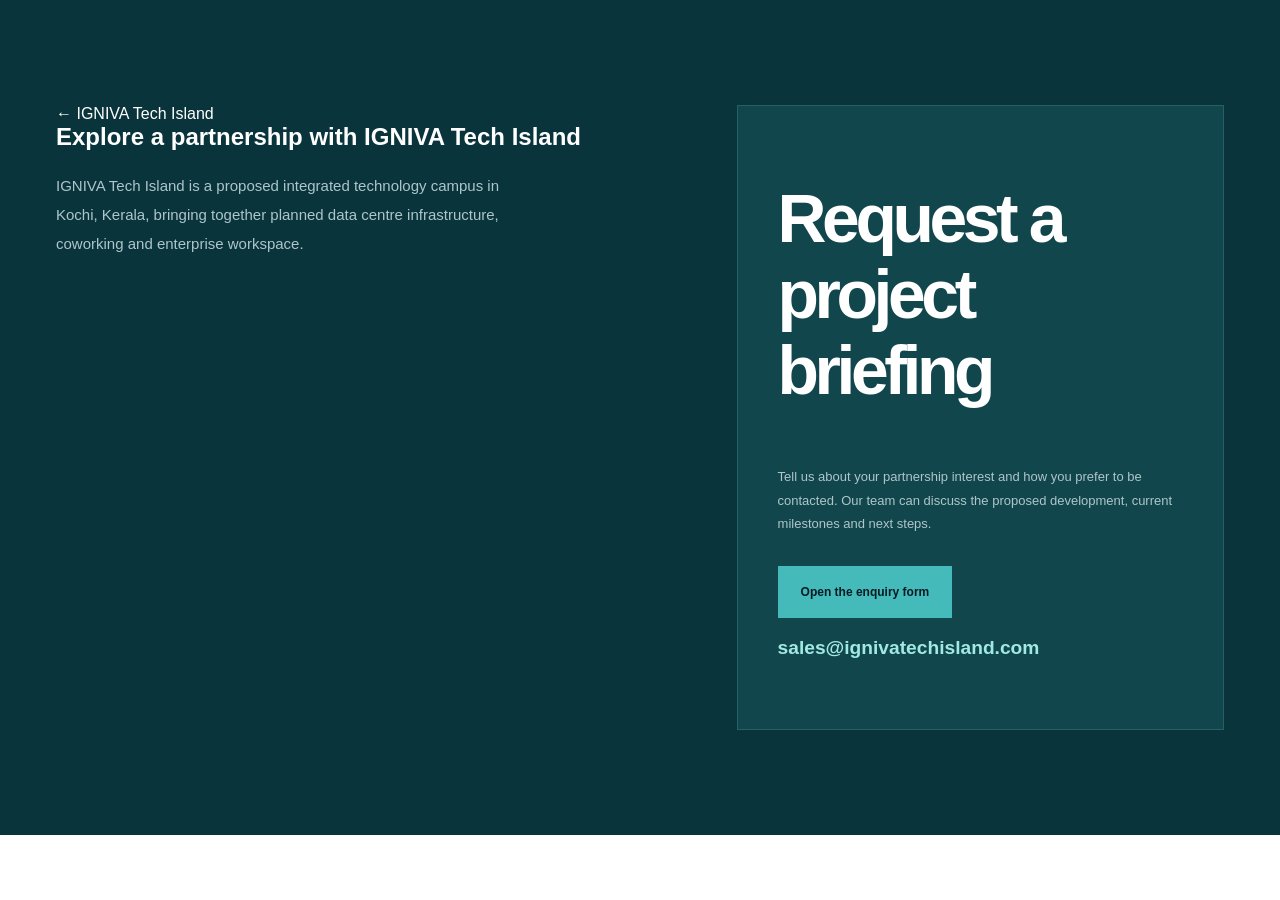
==== partner-enquiries/index.html @ c7846fa3 "Connect partnership enquiries to tracked Google Form" ====
<!doctype html>
<html lang="en">
<head>
  <meta charset="utf-8">
  <meta name="viewport" content="width=device-width, initial-scale=1">
  <title>Partnership Enquiries | IGNIVA Tech Island, Kochi</title>
  <meta name="description" content="Request a project briefing about IGNIVA Tech Island, a proposed integrated technology campus in Kochi, Kerala.">
  <link rel="canonical" href="https://www.ignivatechisland.com/partner-enquiries/">
  <link rel="stylesheet" href="../styles.css">
</head>
<body>
  <a href="#main" class="skip">Skip to content</a>
  <main id="main">
    <section class="contact" aria-labelledby="page-title">
      <div class="wrap contact-grid">
        <div>
          <a href="../">← IGNIVA Tech Island</a>
          <h1 id="page-title">Explore a partnership with IGNIVA Tech Island</h1>
          <p>IGNIVA Tech Island is a proposed integrated technology campus in Kochi, Kerala, bringing together planned data centre infrastructure, coworking and enterprise workspace.</p>
        </div>
        <div class="contact-panel">
          <h2>Request a project briefing</h2>
          <p>Tell us about your partnership interest and how you prefer to be contacted. Our team can discuss the proposed development, current milestones and next steps.</p>
          <a class="btn primary" id="enquiry-form-link" href="https://docs.google.com/forms/d/e/1FAIpQLSfGG6R9YJ7rgbxzetmMRigjMdkDQOzNQGG6AjoWykyYiIL-Zw/viewform">Open the enquiry form</a>
          <p><a class="contact-email" href="mailto:sales@ignivatechisland.com">sales@ignivatechisland.com</a></p>
        </div>
      </div>
    </section>
  </main>
  <script>
    const enquiryLink = document.getElementById('enquiry-form-link');
    const landingParams = new URLSearchParams(window.location.search);
    const formUrl = new URL(enquiryLink.href);
    const campaignFields = {
      utm_source: 'entry.1975008162',
      utm_medium: 'entry.155267911',
      utm_campaign: 'entry.2962915',
      utm_content: 'entry.1217338681'
    };

    for (const [parameter, field] of Object.entries(campaignFields)) {
      const value = landingParams.get(parameter)?.trim();
      if (value && /^[\w .-]{1,120}$/.test(value)) {
        formUrl.searchParams.set(field, value);
      }
    }

    enquiryLink.href = formUrl.href;
  </script>
</body>
</html>
---- styles.css ----
:root{--ink:#071e27;--deep:#061b23;--teal:#45babb;--sea:#08777d;--paper:#f5f8f7;--muted:#718389;--orange:#dcb090;--line:#dce7e7}*{box-sizing:border-box}html{scroll-behavior:smooth}body{margin:0;color:var(--ink);background:#fff;font-family:'DM Sans',sans-serif;-webkit-font-smoothing:antialiased}h1,h2,h3,p{margin-top:0}h1,h2,h3{font-family:Manrope,sans-serif}a{color:inherit;text-decoration:none}button{font:inherit}.wrap{width:min(1320px,calc(100% - 112px));margin:auto}.skip{position:absolute;z-index:999;top:-100px;left:1rem;padding:1rem;background:#fff}.skip:focus{top:1rem}.header{height:88px;position:absolute;top:0;left:0;right:0;display:flex;align-items:center;justify-content:space-between;padding:0 56px;z-index:20;color:white;border-bottom:1px solid #ffffff38}.wordmark,.footer-brand{font-family:Manrope,sans-serif;font-size:27px;font-weight:700;letter-spacing:.19em}.wordmark-dot,.footer-brand span{color:var(--teal)}.mark-n{position:relative}.nav{display:flex;align-items:center;gap:34px;font-size:12px;font-weight:700;letter-spacing:.02em}.nav a{opacity:.86;transition:opacity .2s}.nav a:hover{opacity:1}.header-cta{font-size:12px;font-weight:700;border:1px solid #ffffff75;padding:15px 20px}.header-cta span{margin-left:24px}.menu-toggle{display:none}.hero{height:min(880px,100svh);min-height:690px;position:relative;overflow:hidden;color:#fff}.hero-bg,.hero-shade{position:absolute;inset:0}.hero-bg{background:url('assets/hero.webp') center 54%/cover no-repeat;animation:heroZoom 20s ease-out both}.hero-shade{background:linear-gradient(90deg,rgba(3,20,28,.84) 0%,rgba(3,20,28,.55) 47%,rgba(3,20,28,.10) 100%),linear-gradient(0deg,rgba(2,18,25,.72) 0%,transparent 34%)}@keyframes heroZoom{from{transform:scale(1.075)}to{transform:scale(1)}}.hero-content{position:relative;z-index:1;padding-top:clamp(190px,23vh,250px)}.eyebrow,.overline,.micro,.asset-label,.image-tag,.tech-feature>span,.step-num{font-size:10px;font-weight:700;letter-spacing:.17em}.eyebrow{display:flex;gap:12px;align-items:center;color:#d8e9e8}.pulse{width:7px;height:7px;background:#70d1c7;border-radius:50%;box-shadow:0 0 0 5px #70d1c725}.eyebrow-end{opacity:.62}.hero h1{font-size:clamp(52px,6.3vw,100px);line-height:1.08;letter-spacing:-.065em;max-width:1150px;margin:29px 0;font-weight:700}.hero h1 em,.statement h2 em,.contact h2 em{font-weight:500;font-style:normal;color:#9be3de}.hero-content>p{max-width:535px;font-size:16px;line-height:1.85;color:#d9e2e3}.hero-actions{display:flex;gap:12px;margin-top:31px}.btn{border:0;cursor:pointer;display:inline-flex;align-items:center;justify-content:space-between;gap:45px;padding:19px 23px;font-size:12px;font-weight:700;transition:transform .2s,background .2s}.btn:hover{transform:translateY(-3px)}.btn.primary{background:var(--teal);color:#061c22}.btn.ghost{border:1px solid #ffffff65;color:white}.hero-bottom{display:flex;justify-content:space-between;align-items:center;position:absolute;z-index:2;bottom:32px;left:0;right:0;font-size:10px;letter-spacing:.14em;font-weight:700;color:#d3dbdc}.hero-bottom a{display:flex;align-items:center;gap:16px}.scroll-arrow{border:1px solid #ffffff70;border-radius:100%;width:35px;height:35px;display:grid;place-items:center;font-size:18px}.section{padding:112px 0}.section-top{display:flex;justify-content:space-between;align-items:center;margin-bottom:55px}.overline{display:inline-flex;gap:14px;align-items:center;color:#087e82}.dash{display:inline-block;background:var(--teal);width:25px;height:2px}.micro{color:#8fa3a5}.manifesto{background:#fbfcfb}.manifesto-grid{display:grid;grid-template-columns:1.4fr .75fr;gap:80px}.manifesto h2,.split-intro h2,.roadmap h2{font-size:clamp(43px,5vw,76px);line-height:1.17;letter-spacing:-.06em;font-weight:700}.muted{color:#a7b8b8}.teal{color:#198b8f}.manifesto-right{padding-top:8px}.manifesto-right p,.intro-copy p,.roadmap-head p,.location p,.contact p{font-size:15px;line-height:1.95;color:#61757c}.text-link{display:inline-flex;gap:32px;padding-bottom:8px;border-bottom:1px solid #1e8989;margin-top:18px;font-size:12px;font-weight:700;color:#087e82}.metric-row{display:grid;grid-template-columns:repeat(4,1fr);margin-top:90px;border-top:1px solid var(--line)}.metric{padding:31px 22px 20px 0;border-right:1px solid var(--line)}.metric+ .metric{padding-left:35px}.metric:last-child{border-right:0}.metric strong{display:block;font-family:Manrope;font-size:clamp(38px,4.4vw,63px);letter-spacing:-.06em;font-weight:700}.metric strong span{font-size:17px;letter-spacing:-.02em;margin-left:5px}.metric small{display:block;font-size:10px;letter-spacing:.12em;color:#6d848a;margin-top:10px;font-weight:700}.fineprint{font-size:11px;color:#87989c;line-height:1.65;margin-top:24px}.dark{background:var(--deep);color:#fff}.dark .overline{color:#9cd0ce}.dark .micro{color:#78949b}.campus-head{display:flex;align-items:flex-end;justify-content:space-between;gap:65px;margin-bottom:48px}.campus-head h2{font-size:clamp(42px,4.4vw,70px);line-height:1.2;letter-spacing:-.055em;margin:0}.campus-head h2 span{color:#a5e2df}.campus-head>p{max-width:315px;font-size:14px;line-height:1.8;color:#b1c4c7}.asset-grid{display:grid;grid-template-columns:1fr 1fr;gap:22px}.asset-card{height:500px;position:relative;overflow:hidden;background:#15343b}.asset-card img,.gallery-item img,.dc-image img{width:100%;height:100%;object-fit:cover;transition:transform .7s}.asset-card:hover img,.gallery-item:hover img{transform:scale(1.06)}.asset-overlay{position:absolute;inset:0;display:flex;flex-direction:column;justify-content:space-between;padding:30px;background:linear-gradient(0deg,rgba(0,16,22,.85),transparent 65%),linear-gradient(180deg,rgba(0,16,22,.4),transparent 35%)}.asset-label{color:#ddf0ec}.asset-info{display:flex;justify-content:space-between;align-items:end}.asset-info h3{font-size:32px;letter-spacing:-.04em;margin-bottom:8px}.asset-info p{font-size:12px;color:#d8e1df;margin:0}.round-arrow{width:47px;height:47px;display:grid;place-items:center;border:1px solid #ffffff90;border-radius:100%;font-size:22px}.dark-note{font-size:11px;color:#9bafb5;line-height:1.8;margin-top:25px}.split-intro{display:grid;grid-template-columns:1.2fr .75fr;gap:100px;align-items:end;margin-bottom:42px}.chip{display:inline-block;color:#0d777b;background:#e5f5f3;padding:11px 13px;font-size:10px;font-weight:800;letter-spacing:.12em;margin-bottom:22px}.split-intro h2{margin:0}.intro-copy p:last-child{margin-bottom:0}.dc-image{height:535px;position:relative;overflow:hidden}.dc-image img{object-position:center 50%}.image-tag{position:absolute;bottom:20px;left:22px;color:white;background:#071e27bb;padding:13px 16px}.technical-grid{display:grid;grid-template-columns:repeat(4,1fr);border-bottom:1px solid var(--line);margin-top:55px}.tech-feature{padding:10px 25px 30px;border-right:1px solid var(--line)}.tech-feature:first-child{padding-left:0}.tech-feature:last-child{border-right:0}.tech-feature>span{color:#22888a}.tech-feature strong{display:block;font-family:Manrope;font-size:clamp(27px,3vw,45px);margin-top:17px;letter-spacing:-.055em}.tech-feature p{font-size:12px;color:#758b8f;line-height:1.75;margin-top:10px}.dc-bottom{display:grid;grid-template-columns:1fr 1fr;gap:90px;margin-top:72px}.dc-bottom h3{font-size:clamp(32px,3.4vw,51px);letter-spacing:-.05em;line-height:1.2;margin-top:20px}.principles>div{display:flex;align-items:center;gap:25px;font-size:13px;padding:18px 0;border-bottom:1px solid var(--line)}.principles span{font-size:10px;font-weight:800;color:#008b90}.statement{min-height:440px;position:relative;background:#15343c;display:flex;align-items:center;overflow:hidden}.statement-bg{position:absolute;inset:0;background:linear-gradient(90deg,#071e27ec,#071e2760),url('assets/data-hall.webp') center/cover}.statement-inside{position:relative;color:white}.statement .overline{color:#8ed6d1}.statement h2{font-size:clamp(35px,4.6vw,70px);line-height:1.2;letter-spacing:-.055em;margin:25px 0 0}.isle{background:var(--paper)}.coral-chip{color:#a76946;background:#f7e8dc}.gallery-grid{display:grid;grid-template-columns:repeat(4,1fr);grid-template-rows:250px 250px;gap:15px}.gallery-item{position:relative;overflow:hidden;background:#d3e5e2}.gallery-item.large{grid-column:span 2;grid-row:span 2}.gallery-item:after{content:"";position:absolute;inset:0;background:linear-gradient(0deg,#04191dd1,transparent 65%);pointer-events:none}.gallery-caption{position:absolute;z-index:1;bottom:21px;left:22px;color:#fff}.gallery-caption span{font-size:9px;letter-spacing:.14em}.gallery-caption h3{font-size:19px;margin:7px 0 0;letter-spacing:-.03em}.large .gallery-caption h3{font-size:30px}.isle-footer{display:grid;grid-template-columns:1fr 1fr 1.3fr;gap:30px;margin-top:38px;align-items:center}.isle-footer>div{border-right:1px solid #d9e3e3}.isle-footer strong{display:block;font:700 45px Manrope;letter-spacing:-.055em}.isle-footer span{display:block;font-size:10px;letter-spacing:.13em;color:#668186;margin-top:8px}.isle-footer p{font-size:15px;line-height:1.8;color:#657c80}.location-grid{display:grid;grid-template-columns:1fr 1fr;min-height:480px;gap:80px;align-items:center}.location h2{font-size:clamp(55px,6vw,91px);letter-spacing:-.07em;line-height:1.05;margin:30px 0}.location h2 span{color:#8ee0da}.location p{color:#acc1c6;max-width:435px}.light-link{color:#9ce1de;border-color:#9ce1de}.location-art{height:440px;position:relative;display:grid;place-items:center;background:radial-gradient(circle at center,#123943 0%,#08232b 58%,#061b23 70%);overflow:hidden}.location-circle{position:absolute;border:1px solid #4cb7b83d;border-radius:50%;aspect-ratio:1}.c1{width:240px}.c2{width:375px}.c3{width:550px}.location-circle:before{content:"";position:absolute;top:50%;left:0;width:5px;height:5px;border-radius:50%;background:var(--teal)}.location-center{z-index:2;text-align:center;display:flex;flex-direction:column;gap:10px}.location-pin{font-size:45px;color:var(--teal)}.location-center strong{font:800 32px Manrope;letter-spacing:.12em}.location-center>span:last-child{font-size:10px;letter-spacing:.2em;color:#7da3ac}.loc-detail{position:absolute;color:#638890;font-size:10px;letter-spacing:.15em}.l1{top:20px;left:25px}.l2{bottom:20px;right:25px}.l3{right:15px;top:45%}.roadmap-head{display:grid;grid-template-columns:1.4fr .6fr;gap:80px;align-items:end}.roadmap-head h2{margin-bottom:50px}.roadmap-head p{margin-bottom:57px}.timeline{display:grid;grid-template-columns:repeat(5,1fr);border-top:1px solid #c5d6d6}.step{padding:30px 20px 20px 0;border-right:1px solid var(--line)}.step+.step{padding-left:22px}.step:last-child{border:0}.step-num{display:inline-flex;align-items:center;justify-content:center;width:39px;height:39px;background:#e4f3f1;color:#037c81;letter-spacing:0;border-radius:50%}.step h3{font-size:16px;line-height:1.4;min-height:45px;letter-spacing:-.025em;margin:23px 0 9px}.step p{font-size:12px;line-height:1.85;color:#71868a}.roadmap-note{margin-top:36px;background:#eaf4f3;padding:18px 24px;color:#58767a;font-size:12px;line-height:1.8}.contact{padding:105px 0;background:#0a343c;color:white}.contact-grid{display:grid;grid-template-columns:1.15fr 1fr;gap:120px}.contact .overline{color:#85d7d2}.contact h2{font-size:clamp(49px,5.3vw,82px);line-height:1.12;letter-spacing:-.065em;margin-top:35px}.contact> .wrap p{color:#adc6c9;max-width:470px}.contact-panel{padding:40px;background:#12464d;border:1px solid #43818a70}.contact-panel>span{font-size:10px;letter-spacing:.14em;color:#8ce0d9}.contact-panel h3{font-size:30px;line-height:1.25;letter-spacing:-.045em;margin:25px 0}.contact-panel p{font-size:13px;line-height:1.8;color:#b7ced0}.contact-panel .btn{margin-top:18px}.contact-panel .contact-small{font-size:11px;color:#8eaeb3;margin-top:22px}footer{background:#061a22;color:#fff;padding-top:60px}.footer-top{display:grid;grid-template-columns:1fr 1.4fr 1fr;gap:35px;padding-bottom:55px;align-items:start}.footer-top p{font-size:13px;color:#8fa9af;line-height:1.8;max-width:300px}.footer-links{display:grid;grid-template-columns:repeat(2,1fr);gap:15px;font-size:12px;color:#c9dddf}.footer-bottom{padding:26px 0;border-top:1px solid #ffffff1f;display:flex;justify-content:space-between;gap:20px;color:#77959a;font-size:10px;letter-spacing:.08em}
@media(max-width:1050px){.wrap{width:min(100% - 64px,1320px)}.header{padding:0 32px}.nav{gap:15px}.header-cta{padding:12px}.hero h1{font-size:clamp(50px,7vw,80px)}.manifesto-grid,.split-intro{gap:40px}.asset-card{height:400px}.gallery-grid{grid-template-rows:200px 200px}.contact-grid{gap:55px}.timeline{grid-template-columns:repeat(3,1fr)}.step:nth-child(3){border-right:0}}
@media(max-width:720px){.wrap{width:calc(100% - 40px)}.header{height:74px;padding:0 20px}.wordmark{font-size:23px}.header-cta{margin-left:auto;margin-right:18px;font-size:10px}.header-cta span{display:none}.menu-toggle{display:flex;width:37px;height:34px;flex-direction:column;justify-content:center;gap:6px;background:transparent;border:0;padding:0;z-index:22}.menu-toggle span{height:2px;width:27px;background:white}.nav{display:none;position:absolute;top:74px;left:0;right:0;background:#09252e;padding:22px;flex-direction:column;align-items:start;gap:0;box-shadow:0 15px 20px #07191daa}.nav.open{display:flex}.nav a{padding:14px 0;width:100%;border-bottom:1px solid #ffffff23}.hero{min-height:720px;height:92svh}.hero-content{padding-top:190px}.hero h1{font-size:clamp(41px,9vw,67px);letter-spacing:-.06em}.hero-content>p{font-size:14px;line-height:1.75}.hero-actions{flex-wrap:wrap}.btn{gap:20px;padding:16px}.hero-bottom{bottom:20px}.hero-bottom>span:last-child{display:none}.section{padding:75px 0}.section-top{margin-bottom:40px}.micro{display:none}.manifesto-grid,.split-intro,.dc-bottom,.location-grid,.roadmap-head,.contact-grid{grid-template-columns:1fr;gap:20px}.manifesto h2,.split-intro h2,.roadmap h2{font-size:clamp(37px,9vw,54px)}.manifesto-grid .manifesto-right{padding:0}.metric-row{grid-template-columns:repeat(2,1fr);margin-top:45px}.metric{padding:22px 15px 22px 0;border-bottom:1px solid var(--line)}.metric+.metric{padding-left:15px}.metric:nth-child(2){border-right:0}.metric:nth-child(3){padding-left:0}.metric strong{font-size:42px}.metric strong span{font-size:13px}.campus-head{display:block}.campus-head h2{font-size:39px}.campus-head p{margin-top:25px}.asset-grid{grid-template-columns:1fr}.asset-card{height:350px}.asset-info h3{font-size:25px}.dc-image{height:290px}.technical-grid{grid-template-columns:repeat(2,1fr);margin-top:30px}.tech-feature{padding:18px!important;border-bottom:1px solid var(--line)}.tech-feature:nth-child(2){border-right:0}.tech-feature:nth-child(3){padding-left:0!important}.tech-feature strong{font-size:31px}.dc-bottom{margin-top:55px}.statement{min-height:320px}.statement h2{font-size:38px}.gallery-grid{grid-template-columns:1fr 1fr;grid-template-rows:repeat(4,185px);gap:10px}.gallery-item.large{grid-column:span 2;grid-row:span 2}.gallery-caption{left:12px;bottom:12px}.gallery-caption h3{font-size:15px}.large .gallery-caption h3{font-size:23px}.isle-footer{grid-template-columns:1fr 1fr;gap:15px}.isle-footer strong{font-size:34px}.isle-footer p{grid-column:span 2}.location-grid{gap:30px}.location-art{height:350px}.roadmap-head h2,.roadmap-head p{margin-bottom:15px}.timeline{grid-template-columns:1fr 1fr;margin-top:35px}.step:nth-child(3){border-right:1px solid var(--line)}.step:nth-child(even){border-right:0}.step{padding:18px!important;border-bottom:1px solid var(--line)}.step h3{font-size:15px}.contact{padding:70px 0}.contact h2{font-size:49px}.contact-panel{padding:27px}.footer-top{grid-template-columns:1fr 1fr;gap:25px}.footer-top p{grid-column:span 2;grid-row:2}.footer-links{grid-column:2;grid-row:1}.footer-bottom{flex-wrap:wrap;line-height:1.8}}
@media(prefers-reduced-motion:reduce){html{scroll-behavior:auto}.hero-bg{animation:none}*{transition:none!important}}

/* Official IGNIVA artwork supplied for the website. Use the transparent light artwork on dark surfaces. */
.wordmark,.footer-brand{display:inline-flex;align-items:center;flex:0 0 auto;letter-spacing:normal}
.brand-logo{display:block;width:174px;height:auto;max-height:55px;object-fit:contain}
.footer-logo{display:block;width:185px;height:auto;max-height:65px;object-fit:contain}
.contact-email{display:block;width:fit-content;color:#a1e9e3;font-weight:700;font-size:clamp(16px,1.5vw,21px);margin:13px 0 23px;overflow-wrap:anywhere}
.contact-email:hover,.footer-email:hover{color:#fff;text-decoration:underline;text-underline-offset:5px}
.copy-enquiry{display:block;margin-top:18px;padding:0;border:0;background:none;color:#bce7e2;text-decoration:underline;text-underline-offset:4px;cursor:pointer;font-size:12px}
@media(max-width:720px){.brand-logo{width:122px;max-height:43px}.footer-logo{width:150px;max-height:54px}.header-cta{padding:10px 9px;margin-right:10px}.contact-email{font-size:16px}}

/* IGNIVA coworking extension + stronger desktop navigation */
@media(min-width:1060px){.header{padding-inline:clamp(24px,3vw,56px);gap:20px}.nav{gap:clamp(14px,1.65vw,27px);font-size:14px;font-weight:700;letter-spacing:.005em;white-space:nowrap}.header-cta{font-size:13px;white-space:nowrap;padding:14px 15px}.header-cta span{margin-left:10px}.brand-logo{max-width:clamp(145px,12vw,190px);height:auto}}
@media(min-width:721px) and (max-width:1059px){.nav{gap:12px;font-size:12px}.header{gap:13px}.brand-logo{max-width:145px;height:auto}.header-cta{font-size:11px;padding:12px 10px}.header-cta span{margin-left:6px}}
.nav a:focus-visible,.header-cta:focus-visible,.text-link:focus-visible{outline:2px solid #70e4dc;outline-offset:6px}
.coworking{background:#f5f9f8}.coworking-intro{display:grid;grid-template-columns:1.1fr .85fr;align-items:end;gap:70px;margin-bottom:42px}.coworking h2{font-size:clamp(44px,5vw,76px);line-height:1.13;letter-spacing:-.06em;margin:0}.coworking-lede p{font-size:15px;line-height:1.9;color:#627a7e}.coworking-lede .text-link{margin-top:10px}.coworking-gallery{display:grid;grid-template-columns:1.5fr 1fr;gap:16px;height:460px}.coworking-photo{position:relative;min-height:0;margin:0;overflow:hidden;background:#12303a}.coworking-photo img{width:100%;height:100%;object-fit:cover;transition:transform .7s}.coworking-photo:hover img{transform:scale(1.035)}.coworking-photo figcaption{position:absolute;bottom:0;left:0;right:0;background:linear-gradient(0deg,#071e27dc,transparent);color:white;padding:50px 24px 21px;font-size:10px;font-weight:700;letter-spacing:.14em}.coworking-benefits{display:grid;grid-template-columns:1.12fr repeat(3,1fr);gap:0;margin-top:47px;border-top:1px solid #d3e3e1;border-bottom:1px solid #d3e3e1}.coworking-benefits>div,.coworking-benefits>article{padding:30px 21px;border-right:1px solid #d3e3e1}.coworking-benefits>:first-child{padding-left:0}.coworking-benefits>:last-child{border-right:0}.coworking-stat strong{font:700 clamp(30px,3vw,46px) Manrope;letter-spacing:-.055em;display:block}.coworking-stat small{font-size:15px;letter-spacing:-.02em}.coworking-stat span,.coworking-benefits article>span{font-size:10px;color:#15858a;font-weight:700;letter-spacing:.09em}.coworking-stat span{display:block;margin-top:15px}.coworking-benefits h3{font-size:18px;margin:17px 0 8px}.coworking-benefits p{font-size:12px;color:#708487;line-height:1.8;margin:0}.coworking-cta{margin-top:45px;padding:26px 34px;background:#082c35;color:white;display:flex;justify-content:space-between;align-items:center;gap:30px}.coworking-cta h3{font-size:26px;letter-spacing:-.04em;margin:0 0 9px}.coworking-cta p{font-size:13px;color:#afd0d0;margin:0}.coworking-cta .btn{flex-shrink:0}
@media(max-width:900px){.coworking-intro{grid-template-columns:1fr;gap:24px}.coworking-gallery{height:370px}.coworking-benefits{grid-template-columns:1fr 1fr}.coworking-benefits>:nth-child(2){border-right:0}.coworking-benefits>:nth-child(-n+2){border-bottom:1px solid #d3e3e1}}
@media(max-width:720px){.coworking h2{font-size:clamp(39px,9vw,55px)}.coworking-gallery{grid-template-columns:1fr;height:auto}.coworking-photo-main{height:270px}.coworking-photo-side{height:240px}.coworking-benefits{grid-template-columns:1fr 1fr;margin-top:30px}.coworking-benefits>div,.coworking-benefits>article{padding:24px 14px}.coworking-benefits>:first-child{padding-left:14px}.coworking-benefits h3{font-size:16px}.coworking-cta{padding:24px;align-items:stretch;flex-direction:column}.coworking-cta .btn{justify-content:space-between}}


/* --- IGNIVA premium refinement update --- */
.nav a{font-size:15px;font-weight:700;letter-spacing:-.01em}
.hero-shade{background:linear-gradient(90deg,rgba(3,20,28,.90) 0%,rgba(3,20,28,.66) 43%,rgba(3,20,28,.28) 100%),linear-gradient(0deg,rgba(2,18,25,.76) 0%,transparent 34%)}
.hero-content.hero-layout{display:grid;grid-template-columns:minmax(0,1.05fr) minmax(360px,.82fr);gap:44px;align-items:end;padding-top:clamp(160px,20vh,220px)}
.hero-copy{max-width:760px}
.hero-copy .hero-actions .btn{background:rgba(10,38,47,.22);backdrop-filter:blur(10px);border:1px solid rgba(112,228,220,.75);box-shadow:inset 0 0 0 1px rgba(255,255,255,.04)}
.hero-copy .hero-actions .btn:hover{background:rgba(11,44,53,.42)}
.hero-kpis{display:grid;grid-template-columns:repeat(3,minmax(0,1fr));gap:14px;margin-top:30px;max-width:760px}
.hero-kpis div{padding:16px 18px;background:rgba(8,29,37,.44);border:1px solid rgba(255,255,255,.14);backdrop-filter:blur(10px)}
.hero-kpis strong{display:block;font:800 clamp(20px,2.1vw,28px)/1.1 Manrope;margin-bottom:8px;letter-spacing:-.03em;color:#fff}
.hero-kpis span{display:block;font-size:10px;letter-spacing:.16em;color:#9fdad6}
.hero-showcase{position:relative;z-index:1;display:grid;gap:16px;align-self:center;margin-bottom:34px}
.hero-panel,.hero-stat-card{background:rgba(7,29,37,.72);border:1px solid rgba(255,255,255,.12);backdrop-filter:blur(10px);overflow:hidden;box-shadow:0 20px 45px rgba(2,12,17,.22)}
.hero-panel img{width:100%;height:100%;object-fit:cover;display:block}
.hero-panel-main{height:340px;border-radius:28px}
.hero-panel-main figcaption,.hero-panel-mini figcaption{position:absolute;left:0;right:0;bottom:0;padding:20px 22px;background:linear-gradient(180deg,transparent 0%,rgba(4,17,22,.86) 82%);color:#fff}
.hero-panel-main figcaption span,.hero-panel-mini figcaption span,.hero-stat-card span{display:block;font-size:10px;font-weight:700;letter-spacing:.16em;color:#9fe1dd;margin-bottom:9px}
.hero-panel-main figcaption strong,.hero-panel-mini figcaption strong{font:700 22px/1.22 Manrope;letter-spacing:-.03em}
.hero-panel{position:relative}
.hero-mini-grid{display:grid;grid-template-columns:1.03fr .97fr;gap:16px}
.hero-panel-mini{height:220px;border-radius:24px}
.hero-stat-card{padding:24px 24px 22px;border-radius:24px;display:flex;flex-direction:column;justify-content:center;background:linear-gradient(180deg,rgba(9,36,45,.86),rgba(10,53,60,.82))}
.hero-stat-card h3{margin:0 0 12px;font:700 28px/1.15 Manrope;letter-spacing:-.045em;color:#fff}
.hero-stat-card p{margin:0;color:#d5e3e3;font-size:14px;line-height:1.8}
.timeline{gap:0}
.step{padding:28px 18px 24px 0;display:flex;flex-direction:column;min-height:275px}
.step-top{display:flex;align-items:center;justify-content:space-between;gap:10px;margin-bottom:14px}
.status-pill{display:inline-flex;align-items:center;justify-content:center;padding:8px 12px;border-radius:999px;font-size:10px;font-weight:800;letter-spacing:.13em;white-space:nowrap}
.status-done{background:#daf7f1;color:#0a6a63}
.status-progress{background:#edf3f3;color:#51686d}
.step.completed .step-num{background:#d7f6f0;color:#0b7a73;box-shadow:0 0 0 6px rgba(18,184,165,.08)}
.step.in-progress .step-num{background:#f0f4f4;color:#35555d}
.step-track{margin-top:auto;height:10px;border-radius:999px;background:#e7eeee;overflow:hidden}
.step-track span{display:block;height:100%;border-radius:999px;background:linear-gradient(90deg,#15b7ad,#78d8d1)}
.coworking-stat strong{white-space:nowrap}
@media(max-width:1180px){.hero-content.hero-layout{grid-template-columns:1fr}.hero-showcase{max-width:860px;margin:10px 0 70px}.hero h1{max-width:900px}}
@media(max-width:720px){.nav a{font-size:14px}.hero-content.hero-layout{padding-top:165px;gap:24px}.hero-kpis{grid-template-columns:1fr;max-width:100%}.hero-panel-main{height:260px}.hero-mini-grid{grid-template-columns:1fr}.hero-panel-mini{height:190px}.hero-stat-card h3{font-size:24px}.hero-bottom{bottom:18px}.step{min-height:auto}.step-top{align-items:flex-start;flex-direction:column}.status-pill{padding:7px 10px}}
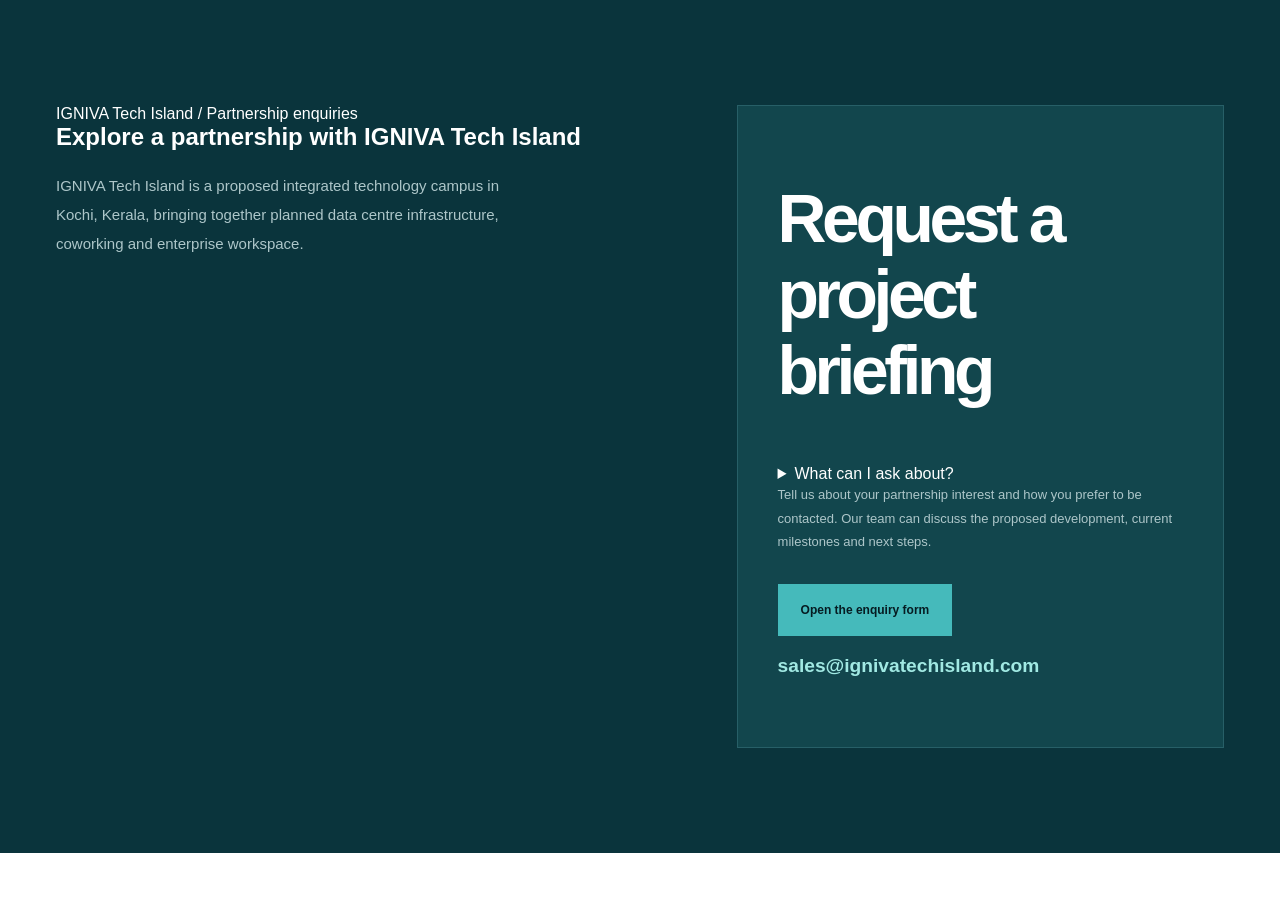
==== commit 0a603cf6: "Improve partnership page navigation and enquiry guidance" ====
--- a/partner-enquiries/index.html
+++ b/partner-enquiries/index.html
@@ -14,12 +14,13 @@
     <section class="contact" aria-labelledby="page-title">
       <div class="wrap contact-grid">
         <div>
-          <a href="../">← IGNIVA Tech Island</a>
+          <nav aria-label="Breadcrumb"><a href="../">IGNIVA Tech Island</a> / <span aria-current="page">Partnership enquiries</span></nav>
           <h1 id="page-title">Explore a partnership with IGNIVA Tech Island</h1>
           <p>IGNIVA Tech Island is a proposed integrated technology campus in Kochi, Kerala, bringing together planned data centre infrastructure, coworking and enterprise workspace.</p>
         </div>
         <div class="contact-panel">
           <h2>Request a project briefing</h2>
+          <details><summary>What can I ask about?</summary><p>Use the form to ask about a partnership briefing, enterprise leasing or coworking. The campus is at the proposed stage.</p></details>
           <p>Tell us about your partnership interest and how you prefer to be contacted. Our team can discuss the proposed development, current milestones and next steps.</p>
           <a class="btn primary" id="enquiry-form-link" href="https://docs.google.com/forms/d/e/1FAIpQLSfGG6R9YJ7rgbxzetmMRigjMdkDQOzNQGG6AjoWykyYiIL-Zw/viewform">Open the enquiry form</a>
           <p><a class="contact-email" href="mailto:sales@ignivatechisland.com">sales@ignivatechisland.com</a></p>
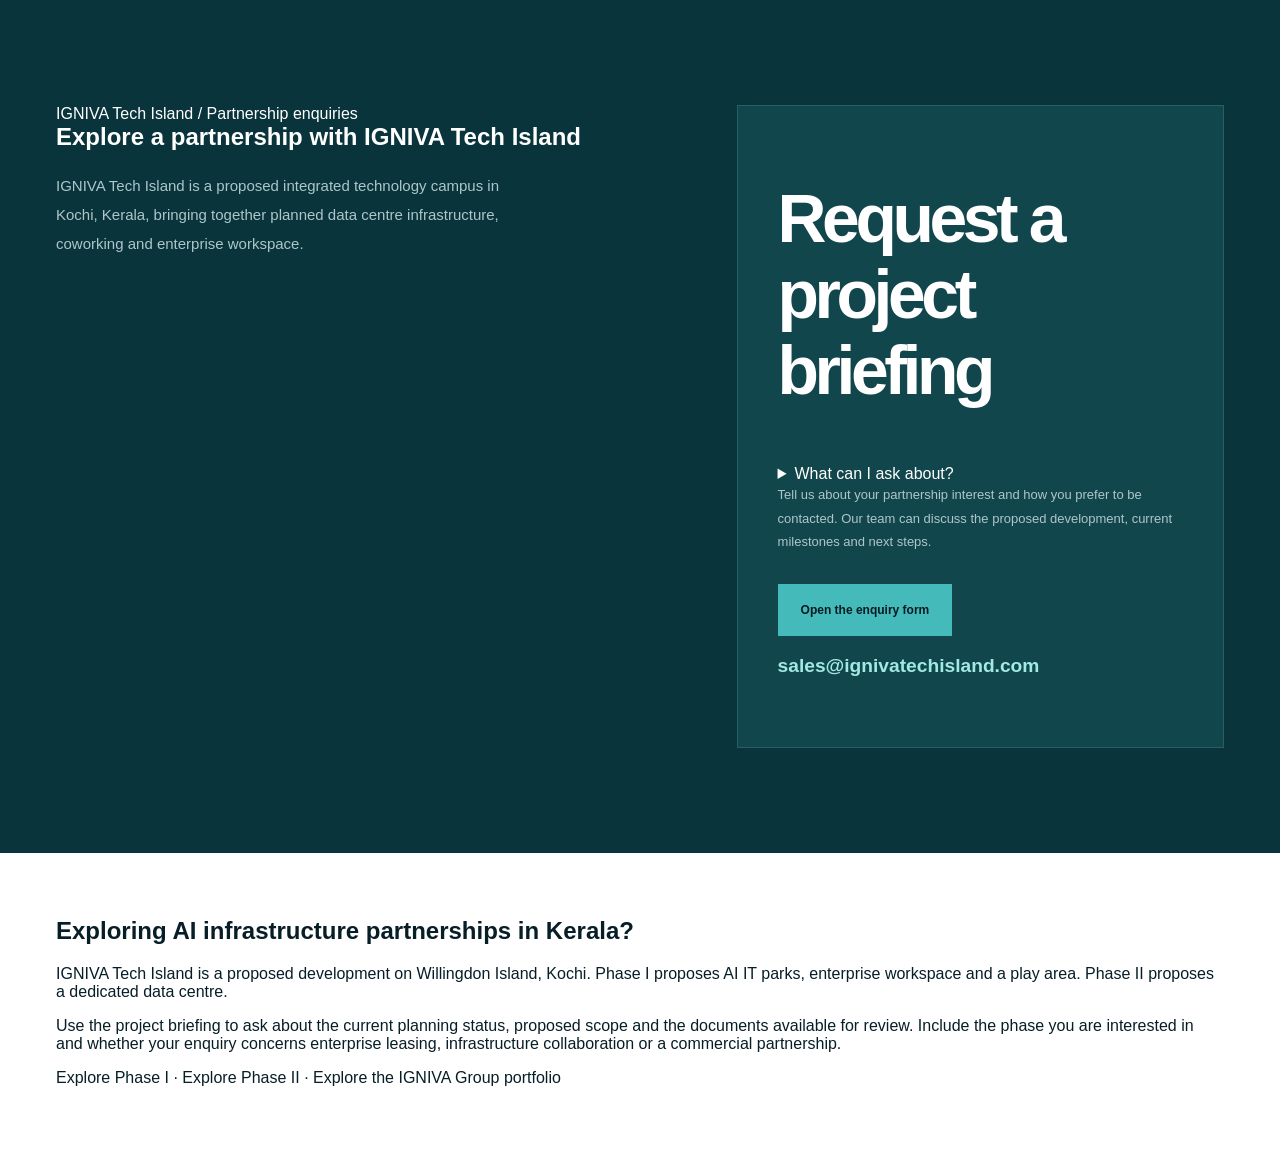
==== commit 97cfcc27: "Improve search metadata and project enquiry content" ====
--- a/partner-enquiries/index.html
+++ b/partner-enquiries/index.html
@@ -3,10 +3,11 @@
 <head>
   <meta charset="utf-8">
   <meta name="viewport" content="width=device-width, initial-scale=1">
-  <title>Partnership Enquiries | IGNIVA Tech Island, Kochi</title>
-  <meta name="description" content="Request a project briefing about IGNIVA Tech Island, a proposed integrated technology campus in Kochi, Kerala.">
+  <title>AI IT Park &amp; Data Centre Partnership Enquiries in Kerala | IGNIVA Tech Island</title>
+  <meta name="description" content="Request a briefing on IGNIVA Tech Island in Kochi, Kerala. Explore proposed AI IT park, enterprise workspace and data centre partnership discussions.">
   <link rel="canonical" href="https://www.ignivatechisland.com/partner-enquiries/">
   <link rel="stylesheet" href="../styles.css">
+<script type="application/ld+json">{"@context": "https://schema.org", "@type": "WebPage", "name": "AI IT Park & Data Centre Partnership Enquiries in Kerala | IGNIVA Tech Island", "description": "Request a briefing on IGNIVA Tech Island in Kochi, Kerala. Explore proposed AI IT park, enterprise workspace and data centre partnership discussions.", "url": "https://www.ignivatechisland.com/partner-enquiries/", "isPartOf": {"@type": "WebSite", "name": "IGNIVA Tech Island", "url": "https://www.ignivatechisland.com/"}}</script>
 </head>
 <body>
   <a href="#main" class="skip">Skip to content</a>
@@ -27,7 +28,13 @@
         </div>
       </div>
     </section>
-  </main>
+  <section aria-labelledby="briefing-scope"><div class="wrap" style="padding-block:clamp(2rem,5vw,4rem)">
+    <h2 id="briefing-scope">Exploring AI infrastructure partnerships in Kerala?</h2>
+    <p>IGNIVA Tech Island is a proposed development on Willingdon Island, Kochi. Phase I proposes AI IT parks, enterprise workspace and a play area. Phase II proposes a dedicated data centre.</p>
+    <p>Use the project briefing to ask about the current planning status, proposed scope and the documents available for review. Include the phase you are interested in and whether your enquiry concerns enterprise leasing, infrastructure collaboration or a commercial partnership.</p>
+    <p><a href="../#phase-one">Explore Phase I</a> · <a href="../#infrastructure">Explore Phase II</a> · <a href="https://www.ignivagroup.com/projects.html">Explore the IGNIVA Group portfolio</a></p>
+  </div></section>
+</main>
   <script>
     const enquiryLink = document.getElementById('enquiry-form-link');
     const landingParams = new URLSearchParams(window.location.search);
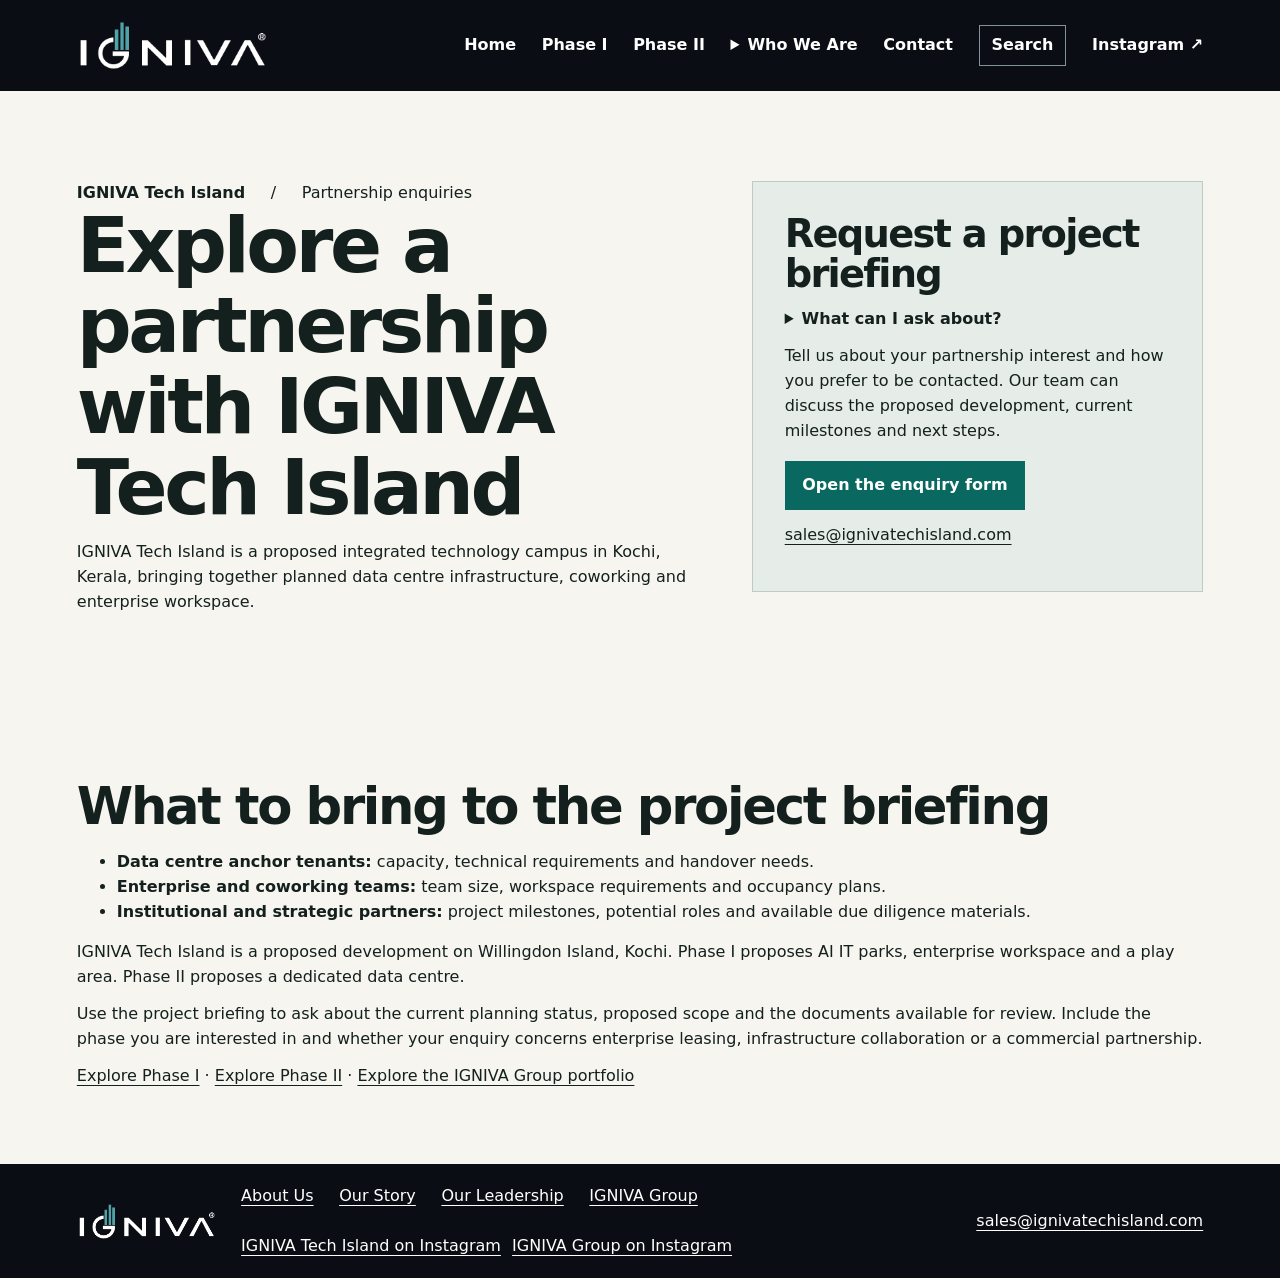
==== commit 32bcb78a: "Add full phase pages and unify Tech Island navigation" ====
--- a/partner-enquiries/index.html
+++ b/partner-enquiries/index.html
@@ -6,14 +6,21 @@
   <title>AI IT Park &amp; Data Centre Partnership Enquiries in Kerala | IGNIVA Tech Island</title>
   <meta name="description" content="Request a briefing on IGNIVA Tech Island in Kochi, Kerala. Explore proposed AI IT park, enterprise workspace and data centre partnership discussions.">
   <link rel="canonical" href="https://www.ignivatechisland.com/partner-enquiries/">
-  <link rel="stylesheet" href="../styles.css">
+  <link rel="stylesheet" href="/campus.css?v=brochure-1">
+<link rel="stylesheet" href="/phases.css">
+<script defer src="/campus.js?v=brochure-1"></script>
 <script type="application/ld+json">{"@context": "https://schema.org", "@type": "WebPage", "name": "AI IT Park & Data Centre Partnership Enquiries in Kerala | IGNIVA Tech Island", "description": "Request a briefing on IGNIVA Tech Island in Kochi, Kerala. Explore proposed AI IT park, enterprise workspace and data centre partnership discussions.", "url": "https://www.ignivatechisland.com/partner-enquiries/", "isPartOf": {"@type": "WebSite", "name": "IGNIVA Tech Island", "url": "https://www.ignivatechisland.com/"}}</script>
 </head>
 <body>
   <a href="#main" class="skip">Skip to content</a>
-  <main id="main">
+  <header class="header"><div class="wrap header-inner">
+<a class="brand" href="/" aria-label="IGNIVA Tech Island home"><img src="/assets/igniva-logo-light.png" width="200" height="54" alt="IGNIVA Group"></a>
+<button class="menu-toggle" type="button" aria-expanded="false" aria-controls="navigation">Menu <span aria-hidden="true">☰</span></button>
+<nav id="navigation" aria-label="Main navigation"><a href="/">Home</a><a href="/phase-one.html">Phase I</a><a href="/phase-two.html">Phase II</a><details><summary>Who We Are</summary><div><a href="/about-us.html">About Us</a><a href="/our-story.html">Our Story</a><a href="/our-leadership.html">Our Leadership</a></div></details><a href="/partner-enquiries/">Contact</a><button type="button" id="open-search">Search</button><a href="https://www.instagram.com/igniva_techisland/" target="_blank" rel="noopener noreferrer">Instagram ↗</a></nav>
+</div></header>
+<main id="main">
     <section class="contact" aria-labelledby="page-title">
-      <div class="wrap contact-grid">
+      <div class="wrap enquiry-grid">
         <div>
           <nav aria-label="Breadcrumb"><a href="../">IGNIVA Tech Island</a> / <span aria-current="page">Partnership enquiries</span></nav>
           <h1 id="page-title">Explore a partnership with IGNIVA Tech Island</h1>
@@ -23,18 +30,20 @@
           <h2>Request a project briefing</h2>
           <details><summary>What can I ask about?</summary><p>Use the form to ask about a partnership briefing, enterprise leasing or coworking. The campus is at the proposed stage.</p></details>
           <p>Tell us about your partnership interest and how you prefer to be contacted. Our team can discuss the proposed development, current milestones and next steps.</p>
-          <a class="btn primary" id="enquiry-form-link" href="https://docs.google.com/forms/d/e/1FAIpQLSfGG6R9YJ7rgbxzetmMRigjMdkDQOzNQGG6AjoWykyYiIL-Zw/viewform">Open the enquiry form</a>
+          <a class="cta" id="enquiry-form-link" href="https://docs.google.com/forms/d/e/1FAIpQLSfGG6R9YJ7rgbxzetmMRigjMdkDQOzNQGG6AjoWykyYiIL-Zw/viewform">Open the enquiry form</a>
           <p><a class="contact-email" href="mailto:sales@ignivatechisland.com">sales@ignivatechisland.com</a></p>
         </div>
       </div>
     </section>
   <section aria-labelledby="briefing-scope"><div class="wrap" style="padding-block:clamp(2rem,5vw,4rem)">
-    <h2 id="briefing-scope">Exploring AI infrastructure partnerships in Kerala?</h2>
+    <h2 id="briefing-scope">What to bring to the project briefing</h2><ul><li><strong>Data centre anchor tenants:</strong> capacity, technical requirements and handover needs.</li><li><strong>Enterprise and coworking teams:</strong> team size, workspace requirements and occupancy plans.</li><li><strong>Institutional and strategic partners:</strong> project milestones, potential roles and available due diligence materials.</li></ul>
     <p>IGNIVA Tech Island is a proposed development on Willingdon Island, Kochi. Phase I proposes AI IT parks, enterprise workspace and a play area. Phase II proposes a dedicated data centre.</p>
     <p>Use the project briefing to ask about the current planning status, proposed scope and the documents available for review. Include the phase you are interested in and whether your enquiry concerns enterprise leasing, infrastructure collaboration or a commercial partnership.</p>
-    <p><a href="../#phase-one">Explore Phase I</a> · <a href="../#infrastructure">Explore Phase II</a> · <a href="https://www.ignivagroup.com/projects.html">Explore the IGNIVA Group portfolio</a></p>
+    <p><a href="/phase-one.html">Explore Phase I</a> · <a href="/phase-two.html">Explore Phase II</a> · <a href="https://www.ignivagroup.com/projects.html">Explore the IGNIVA Group portfolio</a></p>
   </div></section>
 </main>
+<footer><div class="wrap footer"><a class="brand" href="/"><img src="/assets/igniva-logo-light.png" width="200" height="54" alt="IGNIVA Group"></a><div><a href="/about-us.html">About Us</a><a href="/our-story.html">Our Story</a><a href="/our-leadership.html">Our Leadership</a><a href="https://www.ignivagroup.com/">IGNIVA Group</a><span id="social-links"></span></div><a href="mailto:sales@ignivatechisland.com">sales@ignivatechisland.com</a></div></footer>
+<dialog id="site-search" aria-labelledby="search-title"><form method="dialog"><button type="submit" aria-label="Close search">Close ×</button></form><h2 id="search-title">Search Tech Island</h2><label for="query">Search the website</label><input id="query" type="search" autocomplete="off" placeholder="Try coworking or data centre"><ul id="results"></ul><p id="search-status" role="status"></p></dialog>
   <script>
     const enquiryLink = document.getElementById('enquiry-form-link');
     const landingParams = new URLSearchParams(window.location.search);
--- a/campus.css
+++ b/campus.css
@@ -0,0 +1,80 @@
+:root{color-scheme:light;--ink:#14201e;--night:#0a0e14;--paper:#f6f5ef;--teal:#09685f;--wrap:min(88%,84rem);font:100%/1.55 system-ui,sans-serif}
+*{box-sizing:border-box}
+body{margin:0;background:var(--paper);color:var(--ink)}
+[hidden]{display:none!important}
+a{color:inherit;text-underline-offset:.22em}
+button,input{font:inherit}
+button,summary{cursor:pointer}
+:focus-visible{outline:3px solid #1ea99d;outline-offset:4px}
+img{max-width:100%;display:block}
+.wrap{width:var(--wrap);margin-inline:auto}
+.skip{position:absolute;top:.5rem;left:.5rem;z-index:20;background:white;padding:.75rem;transform:translateY(-150%)}
+.skip:focus{transform:none}
+.header,footer{background:var(--night);color:white}
+.header-inner,.footer{display:flex;align-items:center;justify-content:space-between;gap:1.5rem;padding-block:1.2rem}
+.brand img{width:clamp(8.5rem,15vw,12.5rem);height:auto}
+.header .brand{flex:none}
+nav,.footer div{display:flex;align-items:center;gap:clamp(.8rem,2vw,2rem);flex-wrap:wrap}
+nav a,nav button,summary{font-weight:650;text-decoration:none}
+nav button,.menu-toggle{color:inherit;border:1px solid #829397;background:transparent;padding:.45rem .75rem}
+.menu-toggle{display:none}
+details{position:relative}
+details div{position:absolute;z-index:5;top:calc(100% + .4rem);left:0;min-width:12rem;background:var(--night);padding:.55rem;border:1px solid #58676b}
+details a{display:block;padding:.55rem}
+nav a:hover,summary:hover,#navigation [aria-current="page"]{color:#83ddd3}
+.showcase{position:relative;isolation:isolate;background:#182928;color:white;min-height:29rem;height:min(72svh,52rem)}
+.gallery,.slide,.slide img{position:absolute;inset:0;width:100%;height:100%;margin:0}
+.slide img{object-fit:cover}
+.slide::after{content:"";position:absolute;inset:0;background:linear-gradient(90deg,#080e16dc,transparent 85%),linear-gradient(0deg,#080e16bb,transparent 34%);pointer-events:none}
+.slide figcaption{position:absolute;z-index:1;bottom:1.6rem;left:6%;display:grid;font-weight:650}
+.slide figcaption span{font-size:.75rem;letter-spacing:.1em;text-transform:uppercase}
+.hero-copy{position:absolute;pointer-events:none;width:var(--wrap);left:6%;top:20%}
+h1,h2,h3,p{margin:0 0 .75rem}
+h1,h2{line-height:1.05;letter-spacing:-.045em}
+h1{font-size:clamp(3rem,8.5vw,8rem)}
+h2{font-size:clamp(2rem,4vw,4rem)}
+.hero-copy>p:last-child,.inner-hero p:last-child{font-size:clamp(1rem,2vw,1.4rem);max-width:40rem}
+.eyebrow,small{font-size:.76rem;letter-spacing:.15em;text-transform:uppercase;font-weight:750}
+.intro-film button{color:white;background:#0a0e14df;border:1px solid #c3cbce;min-height:44px;padding:.3rem .7rem;border-radius:.2rem}
+.summary{border-bottom:1px solid #c7cfca}
+.summary-inner{display:grid;grid-template-columns:1fr 1fr}
+.summary a{padding:1.25rem 0;text-decoration:none;font-size:clamp(1rem,2.3vw,1.65rem);font-weight:700}
+.summary a+a{border-left:1px solid #c7cfca;padding-left:1.5rem}
+.summary small{display:block;color:var(--teal)}
+.feature{display:grid;grid-template-columns:1fr 1fr;align-items:center;gap:clamp(1.5rem,6vw,6rem);padding-block:clamp(3rem,8vw,8rem)}
+.feature img{width:100%;aspect-ratio:4/3;object-fit:cover}
+.dark{background:#122524;color:white}
+.cta{display:inline-block;text-decoration:none;font-weight:700;padding:.75rem 1.1rem;color:white;background:var(--teal)}
+.contact,.company,.prose{padding-block:clamp(3rem,7vw,7rem)}
+.footer a{display:inline-block}
+.inner-hero{background:#e6ece7;padding-block:clamp(3rem,8vw,7rem)}
+.company-grid{display:grid;grid-template-columns:repeat(3,1fr);gap:1px;background:#cad3cd;border:1px solid #cad3cd}
+.company-grid article{background:var(--paper);padding:1.25rem}
+.prose p{max-width:68ch}
+.leadership figure{margin:0;max-width:25rem}
+.leadership img{aspect-ratio:4/5;object-position:center 15%}
+dialog{width:min(92%,36rem);border:1px solid #bcc9c4;background:var(--paper);color:var(--ink);padding:1.5rem}
+dialog::backdrop{background:#0a0e14b0}
+dialog form{text-align:right}
+dialog label{display:block}
+dialog input{width:100%;padding:.65rem}
+dialog li{margin:.4rem 0}
+.intro-film{position:fixed;inset:0;z-index:10;background:var(--night);color:white}
+.intro-film video{width:100%;height:100%;object-fit:contain}
+.film-brand{position:absolute;inset:0;display:grid;place-items:center;background:#0a0e14bf;pointer-events:none}
+.film-brand img{width:min(62vw,17rem);height:auto}
+#skip-intro{position:absolute;bottom:2rem;right:6%}
+#social-links a+a{margin-left:.7rem}
+@media(max-width:760px){
+ .header-inner{flex-wrap:wrap}
+ .menu-toggle{display:block}
+ nav{width:100%;flex-direction:column;align-items:stretch;gap:.8rem}
+ nav button{text-align:left}
+ .header[data-menu-ready] nav:not(.open){display:none}
+ details div{position:static;margin-top:.4rem}
+ .feature,.company-grid{grid-template-columns:1fr}
+ .footer{align-items:flex-start;flex-direction:column}
+ .showcase{height:68svh;min-height:26rem}
+ .slide img{object-position:center}
+ .slide figcaption{bottom:1.6rem}
+}
--- a/phases.css
+++ b/phases.css
@@ -0,0 +1,35 @@
+.phase-intro,.phase-tint{background:#e6ece7}
+.phase-section{padding-block:clamp(2.5rem,6vw,5.5rem)}
+.phase-intro h1{font-size:clamp(2.85rem,7.5vw,6.6rem);line-height:1.05}
+.phase-lede{max-width:65ch;font-size:clamp(1.05rem,2vw,1.28rem)}
+.phase-jumps{margin:1.6rem 0 2rem;padding-block:.7rem;border-block:1px solid #b2c2ba}
+.phase-jumps a{padding:.35rem 0}
+.brochure-figure{margin:1.5rem 0;min-width:0}
+.brochure-figure img,.feature .brochure-figure img{width:100%;height:auto;aspect-ratio:auto;object-fit:contain}
+.brochure-figure figcaption{padding:.65rem 0;font-size:.78rem;letter-spacing:.05em;color:#3b5851}
+.phase-facts{display:grid;grid-template-columns:repeat(auto-fit,minmax(min(100%,10rem),1fr));margin:1.55rem 0;gap:1px;border:1px solid #c2cec7;background:#c2cec7}
+.phase-facts div{display:flex;flex-direction:column-reverse;background:var(--paper);padding:clamp(.8rem,2.5vw,1.5rem)}
+.phase-facts dd{margin:0;font-size:clamp(1.2rem,3.2vw,2.25rem);font-weight:750;color:var(--teal)}
+.phase-facts dt{font-size:.88rem}
+.phase-cards,.phase-checks{display:grid;grid-template-columns:repeat(auto-fit,minmax(min(100%,16rem),1fr));gap:1rem;margin-block:1.7rem}
+.phase-cards article,.phase-checks article{border:1px solid #bdcbc3;background:var(--paper);min-width:0}
+.phase-cards .brochure-figure{margin:0}
+.phase-cards img{aspect-ratio:1.8;object-fit:cover}
+.phase-cards figcaption,.phase-cards article>div,.phase-checks article{padding:.8rem 1rem}
+.phase-cards article>div,.phase-checks article{padding:1.1rem}
+.phase-note{max-width:75ch;border-inline-start:2px solid var(--teal);padding-inline-start:1rem;font-size:.88rem}
+.phase-roadmap{padding-inline-start:1.65rem;max-width:72ch}
+.phase-roadmap li{padding:.75rem 0;border-bottom:1px solid #becdc4}
+.phase-roadmap strong,.phase-roadmap span{display:block}
+.phase-enquiry,.enquiry-grid{display:grid;grid-template-columns:1.15fr .85fr;align-items:start;gap:clamp(1.25rem,5vw,4rem)}
+.phase-enquiry .cta{margin-bottom:.8rem}
+.enquiry-grid h1{font-size:clamp(2.6rem,6vw,5rem)}
+.enquiry-grid .contact-panel{border:1px solid #bdcbc3;background:#e6ece7;padding:clamp(1rem,3vw,2rem)}
+.enquiry-grid .contact-panel h2{font-size:clamp(1.6rem,3vw,2.5rem)}
+.enquiry-grid details{margin-bottom:.8rem}
+.enquiry-grid .cta{margin-block:.35rem .8rem}
+@media(max-width:760px){
+ .phase-jumps{width:auto;flex-direction:row;flex-wrap:wrap;gap:.35rem 1rem}
+ .phase-enquiry,.enquiry-grid{grid-template-columns:1fr}
+ .enquiry-grid nav{width:auto;display:block}
+}
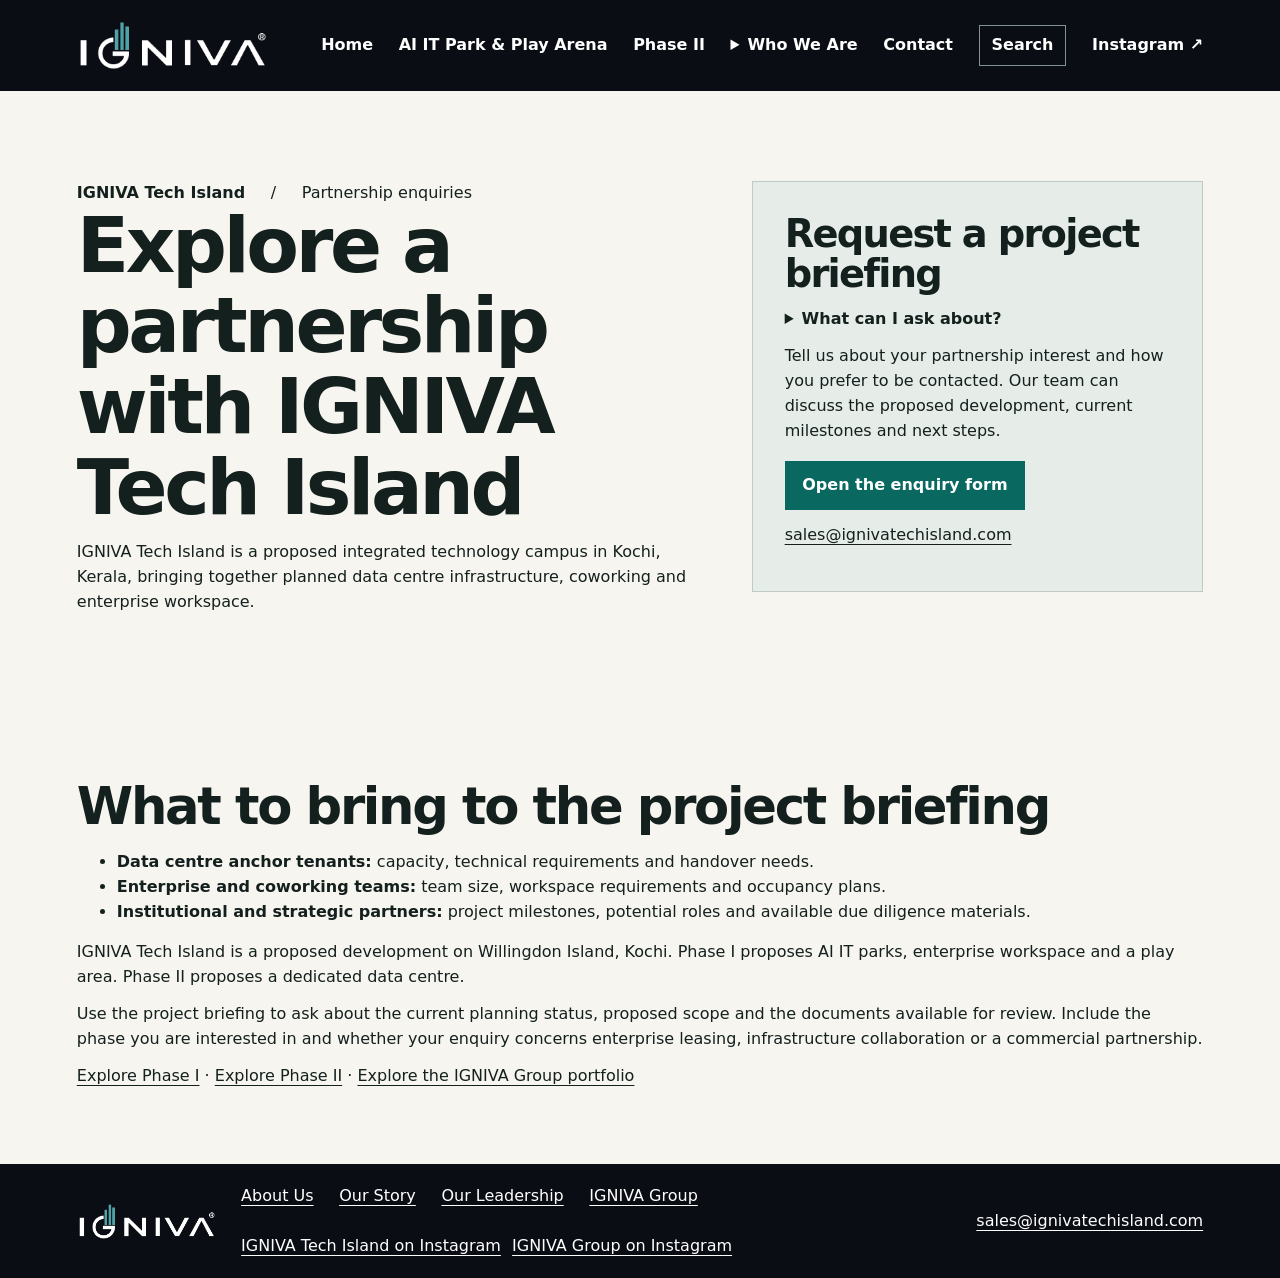
==== commit 9ed1b9cd: "Rename Phase I to AI IT Park & Play Arena" ====
--- a/partner-enquiries/index.html
+++ b/partner-enquiries/index.html
@@ -6,9 +6,9 @@
   <title>AI IT Park &amp; Data Centre Partnership Enquiries in Kerala | IGNIVA Tech Island</title>
   <meta name="description" content="Request a briefing on IGNIVA Tech Island in Kochi, Kerala. Explore proposed AI IT park, enterprise workspace and data centre partnership discussions.">
   <link rel="canonical" href="https://www.ignivatechisland.com/partner-enquiries/">
-  <link rel="stylesheet" href="/campus.css?v=brochure-1">
+  <link rel="stylesheet" href="/campus.css?v=phase-name-1">
 <link rel="stylesheet" href="/phases.css">
-<script defer src="/campus.js?v=brochure-1"></script>
+<script defer src="/campus.js?v=phase-name-1"></script>
 <script type="application/ld+json">{"@context": "https://schema.org", "@type": "WebPage", "name": "AI IT Park & Data Centre Partnership Enquiries in Kerala | IGNIVA Tech Island", "description": "Request a briefing on IGNIVA Tech Island in Kochi, Kerala. Explore proposed AI IT park, enterprise workspace and data centre partnership discussions.", "url": "https://www.ignivatechisland.com/partner-enquiries/", "isPartOf": {"@type": "WebSite", "name": "IGNIVA Tech Island", "url": "https://www.ignivatechisland.com/"}}</script>
 </head>
 <body>
@@ -16,7 +16,7 @@
   <header class="header"><div class="wrap header-inner">
 <a class="brand" href="/" aria-label="IGNIVA Tech Island home"><img src="/assets/igniva-logo-light.png" width="200" height="54" alt="IGNIVA Group"></a>
 <button class="menu-toggle" type="button" aria-expanded="false" aria-controls="navigation">Menu <span aria-hidden="true">☰</span></button>
-<nav id="navigation" aria-label="Main navigation"><a href="/">Home</a><a href="/phase-one.html">Phase I</a><a href="/phase-two.html">Phase II</a><details><summary>Who We Are</summary><div><a href="/about-us.html">About Us</a><a href="/our-story.html">Our Story</a><a href="/our-leadership.html">Our Leadership</a></div></details><a href="/partner-enquiries/">Contact</a><button type="button" id="open-search">Search</button><a href="https://www.instagram.com/igniva_techisland/" target="_blank" rel="noopener noreferrer">Instagram ↗</a></nav>
+<nav id="navigation" aria-label="Main navigation"><a href="/">Home</a><a href="/phase-one.html">AI IT Park &amp; Play Arena</a><a href="/phase-two.html">Phase II</a><details><summary>Who We Are</summary><div><a href="/about-us.html">About Us</a><a href="/our-story.html">Our Story</a><a href="/our-leadership.html">Our Leadership</a></div></details><a href="/partner-enquiries/">Contact</a><button type="button" id="open-search">Search</button><a href="https://www.instagram.com/igniva_techisland/" target="_blank" rel="noopener noreferrer">Instagram ↗</a></nav>
 </div></header>
 <main id="main">
     <section class="contact" aria-labelledby="page-title">
--- a/campus.css
+++ b/campus.css
@@ -65,12 +65,17 @@
 .film-brand img{width:min(62vw,17rem);height:auto}
 #skip-intro{position:absolute;bottom:2rem;right:6%}
 #social-links a+a{margin-left:.7rem}
-@media(max-width:760px){
+@media(max-width:960px){
  .header-inner{flex-wrap:wrap}
  .menu-toggle{display:block}
+ #navigation{width:100%;flex-direction:column;align-items:stretch;gap:.8rem}
+ #navigation button{text-align:left}
+ .header[data-menu-ready] #navigation:not(.open){display:none}
+ #navigation details div{position:static;margin-top:.4rem}
+}
+@media(max-width:760px){
  nav{width:100%;flex-direction:column;align-items:stretch;gap:.8rem}
  nav button{text-align:left}
- .header[data-menu-ready] nav:not(.open){display:none}
  details div{position:static;margin-top:.4rem}
  .feature,.company-grid{grid-template-columns:1fr}
  .footer{align-items:flex-start;flex-direction:column}
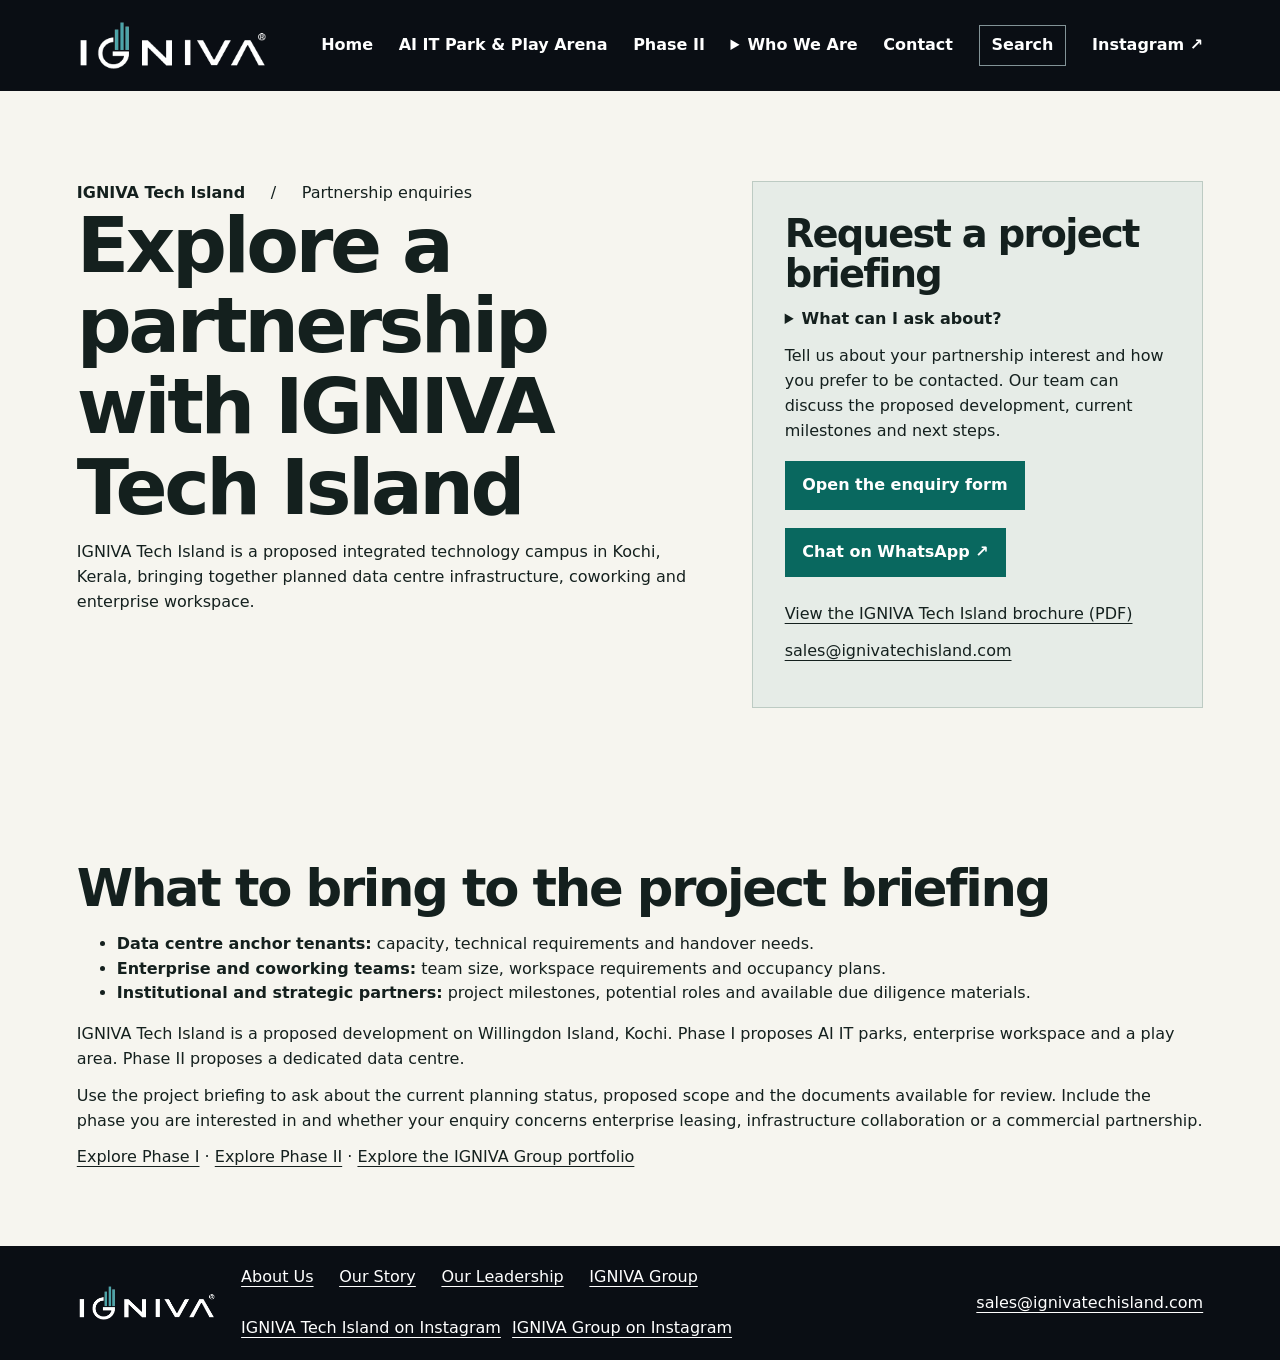
==== commit 4dba0376: "Add WhatsApp contact and Tech Island brochure" ====
--- a/partner-enquiries/index.html
+++ b/partner-enquiries/index.html
@@ -31,6 +31,7 @@
           <details><summary>What can I ask about?</summary><p>Use the form to ask about a partnership briefing, enterprise leasing or coworking. The campus is at the proposed stage.</p></details>
           <p>Tell us about your partnership interest and how you prefer to be contacted. Our team can discuss the proposed development, current milestones and next steps.</p>
           <a class="cta" id="enquiry-form-link" href="https://docs.google.com/forms/d/e/1FAIpQLSfGG6R9YJ7rgbxzetmMRigjMdkDQOzNQGG6AjoWykyYiIL-Zw/viewform">Open the enquiry form</a>
+<p><a class="cta" href="https://wa.me/919645614820?text=Hello%20IGNIVA%20Tech%20Island!%20I%E2%80%99d%20like%20to%20explore%20your%20fractional%20ownership%20partnership%20on%20Willingdon%20Island.%20Could%20your%20Sales%20Support%20team%20walk%20me%20through%20the%20project%20and%20the%20next%20steps%3F%0A%0AIGNIVA%20Tech%20Island%20brochure%3A%20https%3A%2F%2Fwww.ignivatechisland.com%2Fassets%2Figniva-tech-island-brochure.pdf" target="_blank" rel="noopener noreferrer">Chat on WhatsApp ↗</a></p><p><a href="/assets/igniva-tech-island-brochure.pdf">View the IGNIVA Tech Island brochure (PDF)</a></p>
           <p><a class="contact-email" href="mailto:sales@ignivatechisland.com">sales@ignivatechisland.com</a></p>
         </div>
       </div>
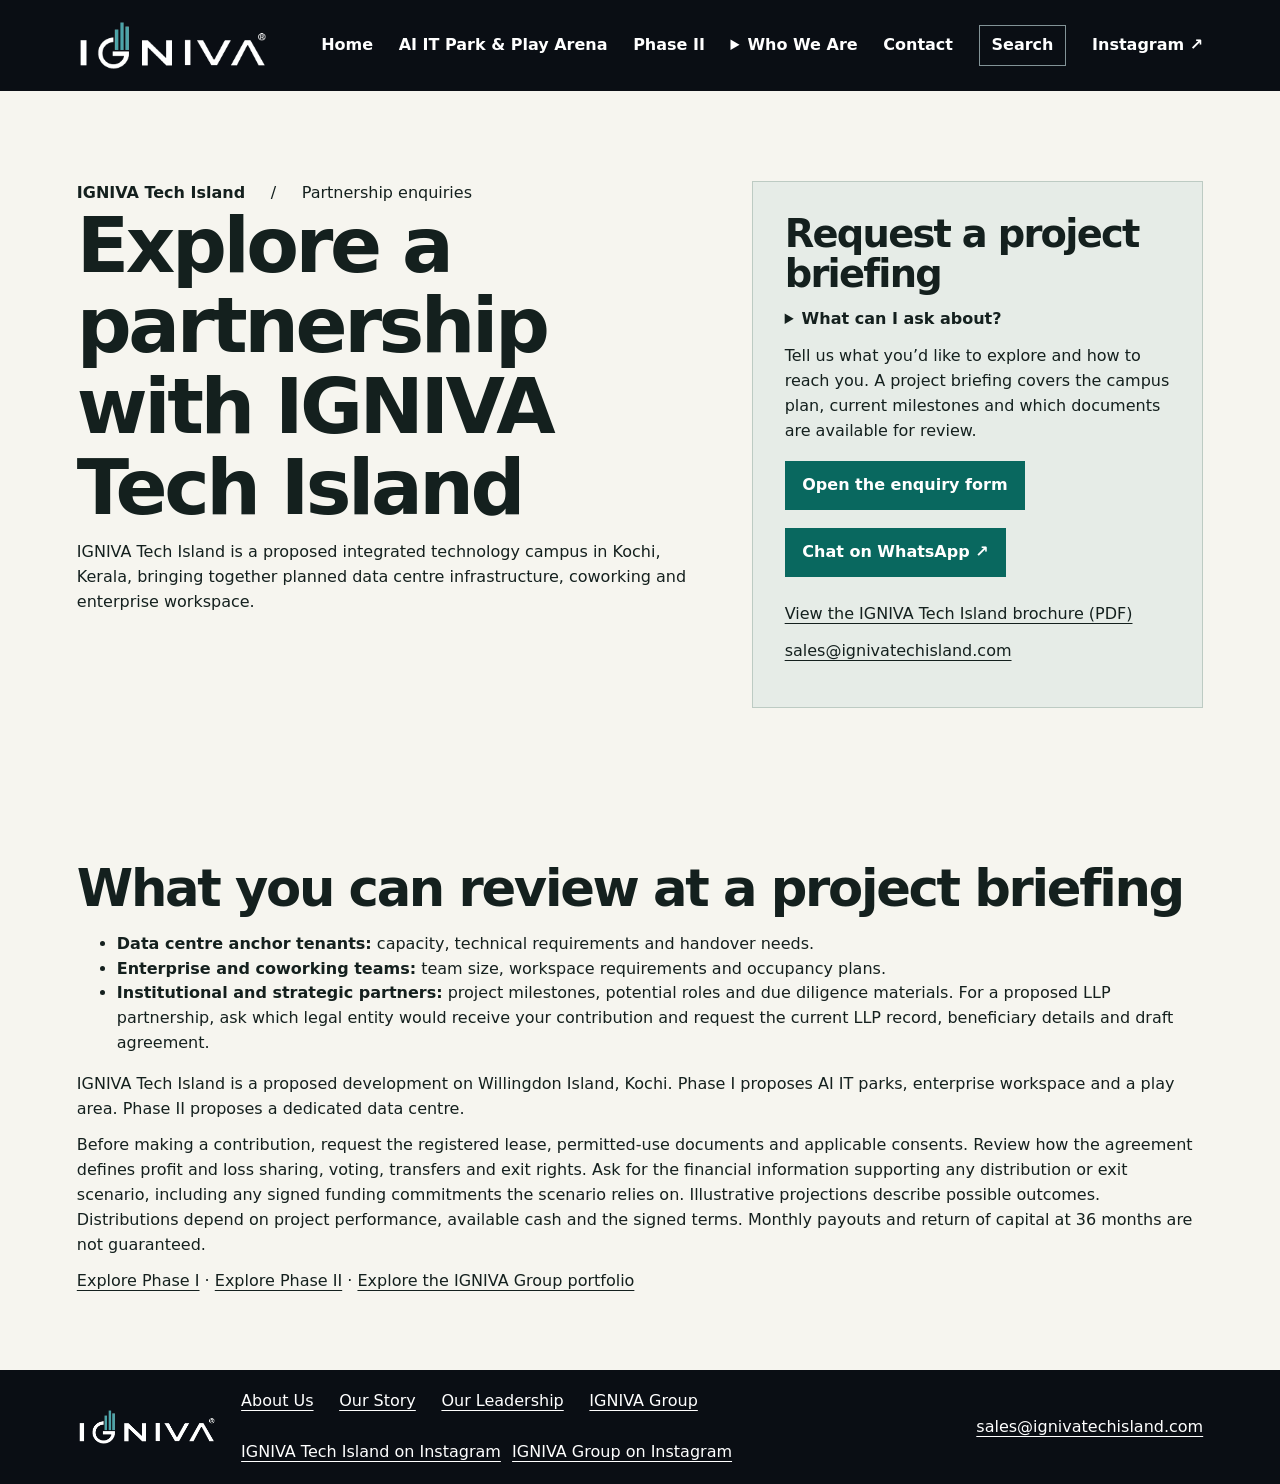
==== commit a0b1fad5: "Clarify project roadmap and partnership review" ====
--- a/partner-enquiries/index.html
+++ b/partner-enquiries/index.html
@@ -29,7 +29,7 @@
         <div class="contact-panel">
           <h2>Request a project briefing</h2>
           <details><summary>What can I ask about?</summary><p>Use the form to ask about a partnership briefing, enterprise leasing or coworking. The campus is at the proposed stage.</p></details>
-          <p>Tell us about your partnership interest and how you prefer to be contacted. Our team can discuss the proposed development, current milestones and next steps.</p>
+          <p>Tell us what you’d like to explore and how to reach you. A project briefing covers the campus plan, current milestones and which documents are available for review.</p>
           <a class="cta" id="enquiry-form-link" href="https://docs.google.com/forms/d/e/1FAIpQLSfGG6R9YJ7rgbxzetmMRigjMdkDQOzNQGG6AjoWykyYiIL-Zw/viewform">Open the enquiry form</a>
 <p><a class="cta" href="https://wa.me/919645614820?text=Hello%20IGNIVA%20Tech%20Island!%20I%E2%80%99d%20like%20to%20explore%20your%20fractional%20ownership%20partnership%20on%20Willingdon%20Island.%20Could%20your%20Sales%20Support%20team%20walk%20me%20through%20the%20project%20and%20the%20next%20steps%3F%0A%0AIGNIVA%20Tech%20Island%20brochure%3A%20https%3A%2F%2Fwww.ignivatechisland.com%2Fassets%2Figniva-tech-island-brochure.pdf" target="_blank" rel="noopener noreferrer">Chat on WhatsApp ↗</a></p><p><a href="/assets/igniva-tech-island-brochure.pdf">View the IGNIVA Tech Island brochure (PDF)</a></p>
           <p><a class="contact-email" href="mailto:sales@ignivatechisland.com">sales@ignivatechisland.com</a></p>
@@ -37,9 +37,9 @@
       </div>
     </section>
   <section aria-labelledby="briefing-scope"><div class="wrap" style="padding-block:clamp(2rem,5vw,4rem)">
-    <h2 id="briefing-scope">What to bring to the project briefing</h2><ul><li><strong>Data centre anchor tenants:</strong> capacity, technical requirements and handover needs.</li><li><strong>Enterprise and coworking teams:</strong> team size, workspace requirements and occupancy plans.</li><li><strong>Institutional and strategic partners:</strong> project milestones, potential roles and available due diligence materials.</li></ul>
+    <h2 id="briefing-scope">What you can review at a project briefing</h2><ul><li><strong>Data centre anchor tenants:</strong> capacity, technical requirements and handover needs.</li><li><strong>Enterprise and coworking teams:</strong> team size, workspace requirements and occupancy plans.</li><li><strong>Institutional and strategic partners:</strong> project milestones, potential roles and due diligence materials. For a proposed LLP partnership, ask which legal entity would receive your contribution and request the current LLP record, beneficiary details and draft agreement.</li></ul>
     <p>IGNIVA Tech Island is a proposed development on Willingdon Island, Kochi. Phase I proposes AI IT parks, enterprise workspace and a play area. Phase II proposes a dedicated data centre.</p>
-    <p>Use the project briefing to ask about the current planning status, proposed scope and the documents available for review. Include the phase you are interested in and whether your enquiry concerns enterprise leasing, infrastructure collaboration or a commercial partnership.</p>
+    <p>Before making a contribution, request the registered lease, permitted-use documents and applicable consents. Review how the agreement defines profit and loss sharing, voting, transfers and exit rights. Ask for the financial information supporting any distribution or exit scenario, including any signed funding commitments the scenario relies on. Illustrative projections describe possible outcomes. Distributions depend on project performance, available cash and the signed terms. Monthly payouts and return of capital at 36 months are not guaranteed.</p>
     <p><a href="/phase-one.html">Explore Phase I</a> · <a href="/phase-two.html">Explore Phase II</a> · <a href="https://www.ignivagroup.com/projects.html">Explore the IGNIVA Group portfolio</a></p>
   </div></section>
 </main>
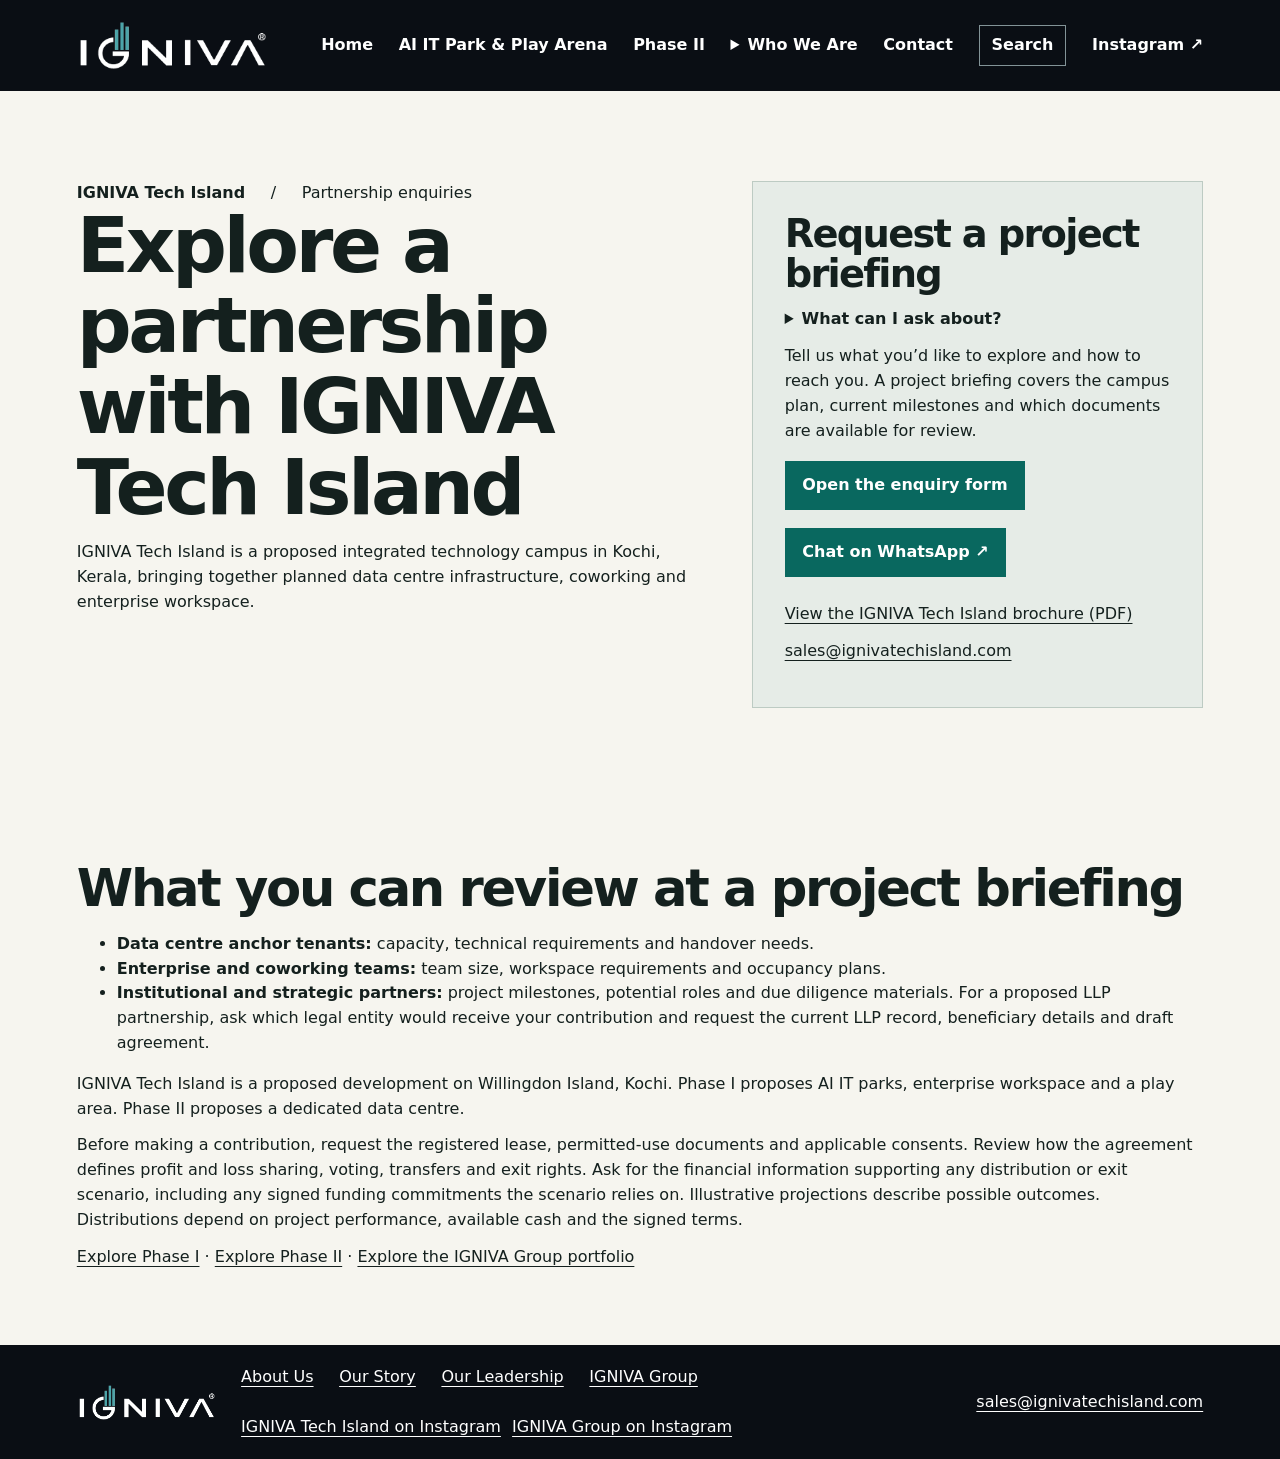
==== commit 1e349f49: "Simplify contribution guidelines in index.html Removed unnecessary details about monthly payouts and" ====
--- a/partner-enquiries/index.html
+++ b/partner-enquiries/index.html
@@ -39,7 +39,7 @@
   <section aria-labelledby="briefing-scope"><div class="wrap" style="padding-block:clamp(2rem,5vw,4rem)">
     <h2 id="briefing-scope">What you can review at a project briefing</h2><ul><li><strong>Data centre anchor tenants:</strong> capacity, technical requirements and handover needs.</li><li><strong>Enterprise and coworking teams:</strong> team size, workspace requirements and occupancy plans.</li><li><strong>Institutional and strategic partners:</strong> project milestones, potential roles and due diligence materials. For a proposed LLP partnership, ask which legal entity would receive your contribution and request the current LLP record, beneficiary details and draft agreement.</li></ul>
     <p>IGNIVA Tech Island is a proposed development on Willingdon Island, Kochi. Phase I proposes AI IT parks, enterprise workspace and a play area. Phase II proposes a dedicated data centre.</p>
-    <p>Before making a contribution, request the registered lease, permitted-use documents and applicable consents. Review how the agreement defines profit and loss sharing, voting, transfers and exit rights. Ask for the financial information supporting any distribution or exit scenario, including any signed funding commitments the scenario relies on. Illustrative projections describe possible outcomes. Distributions depend on project performance, available cash and the signed terms. Monthly payouts and return of capital at 36 months are not guaranteed.</p>
+    <p>Before making a contribution, request the registered lease, permitted-use documents and applicable consents. Review how the agreement defines profit and loss sharing, voting, transfers and exit rights. Ask for the financial information supporting any distribution or exit scenario, including any signed funding commitments the scenario relies on. Illustrative projections describe possible outcomes. Distributions depend on project performance, available cash and the signed terms.</p>
     <p><a href="/phase-one.html">Explore Phase I</a> · <a href="/phase-two.html">Explore Phase II</a> · <a href="https://www.ignivagroup.com/projects.html">Explore the IGNIVA Group portfolio</a></p>
   </div></section>
 </main>
